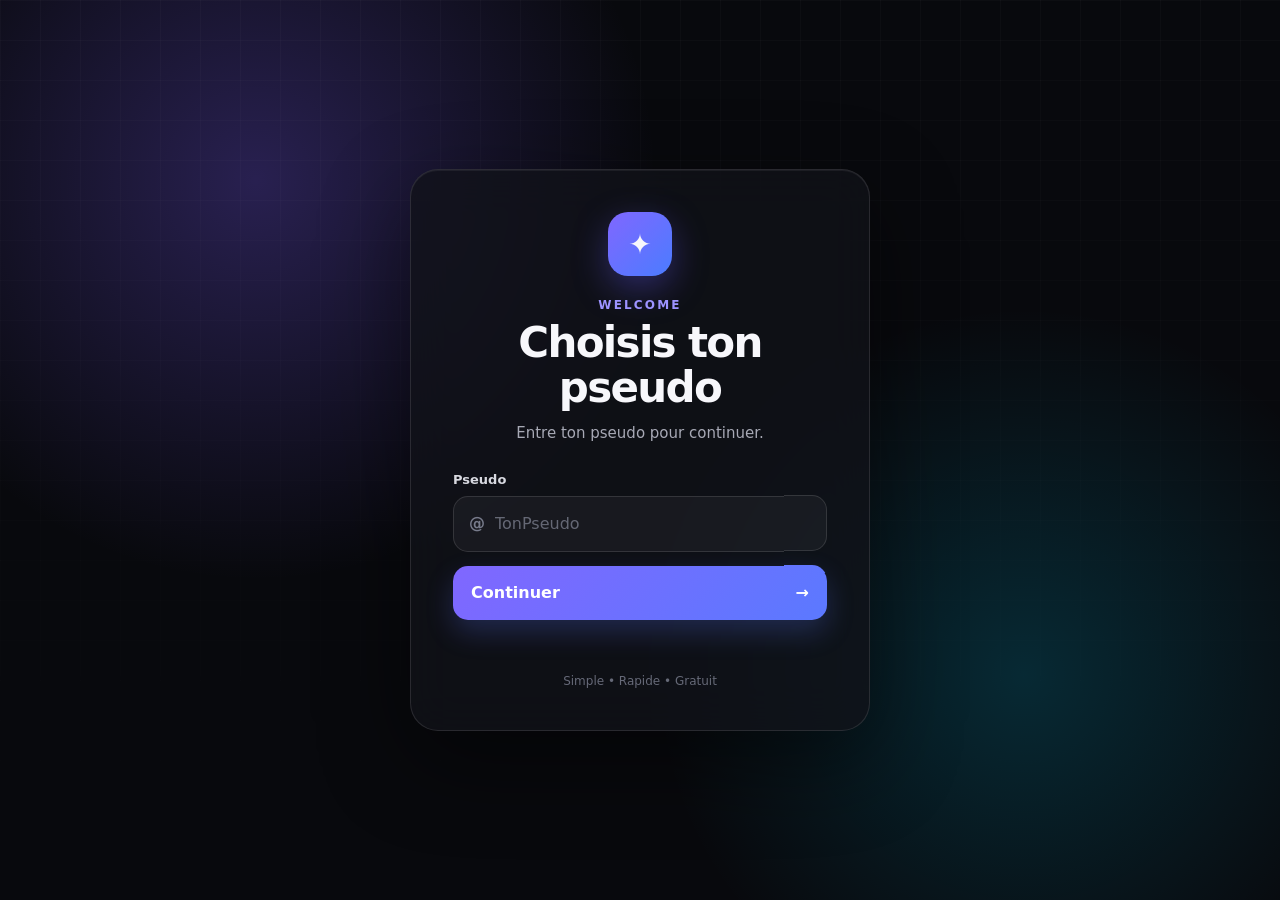
==== index.html @ 06b22963 "Add files via upload" ====
<!DOCTYPE html>
<html lang="fr">
<head>
  <meta charset="UTF-8">
  <meta name="viewport" content="width=device-width, initial-scale=1.0">
  <title>Bienvenue</title>
  <link rel="stylesheet" href="style.css">
</head>
<body>
  <main class="card">
    <div class="logo">✦</div>
    <p class="eyebrow">WELCOME</p>
    <h1>Choisis ton pseudo</h1>
    <p class="subtitle">Entre ton pseudo pour continuer.</p>

    <form id="pseudoForm">
      <label for="pseudo">Pseudo</label>
      <div class="input-wrap">
        <span>@</span>
        <input id="pseudo" name="pseudo" type="text" maxlength="32"
               placeholder="TonPseudo" autocomplete="off" required>
      </div>
      <button type="submit">
        <span>Continuer</span>
        <span>→</span>
      </button>
      <p id="error" class="error" aria-live="polite"></p>
    </form>

    <p class="footer">Simple • Rapide • Gratuit</p>
  </main>

  <script src="script.js"></script>
</body>
</html>
---- style.css ----
* { box-sizing: border-box; }

:root {
  font-family: Inter, ui-sans-serif, system-ui, -apple-system, BlinkMacSystemFont, "Segoe UI", sans-serif;
  color: #f7f7fb;
  background: #08090d;
}

body {
  margin: 0;
  min-height: 100vh;
  display: grid;
  place-items: center;
  padding: 24px;
  overflow: hidden;
  background:
    radial-gradient(circle at 20% 20%, rgba(124, 92, 255, .28), transparent 32%),
    radial-gradient(circle at 80% 75%, rgba(0, 210, 255, .16), transparent 30%),
    #08090d;
}

body::before {
  content: "";
  position: fixed;
  inset: 0;
  pointer-events: none;
  background-image: linear-gradient(rgba(255,255,255,.025) 1px, transparent 1px),
                    linear-gradient(90deg, rgba(255,255,255,.025) 1px, transparent 1px);
  background-size: 40px 40px;
  mask-image: linear-gradient(to bottom, black, transparent);
}

.card {
  width: min(100%, 460px);
  padding: 42px;
  border: 1px solid rgba(255,255,255,.11);
  border-radius: 28px;
  background: rgba(17, 18, 25, .78);
  box-shadow: 0 30px 90px rgba(0,0,0,.48), inset 0 1px 0 rgba(255,255,255,.06);
  backdrop-filter: blur(22px);
  text-align: center;
  animation: rise .55s ease both;
}

.logo, .check {
  width: 64px;
  height: 64px;
  margin: 0 auto 22px;
  display: grid;
  place-items: center;
  border-radius: 20px;
  background: linear-gradient(135deg, #8067ff, #4b7cff);
  box-shadow: 0 12px 35px rgba(102, 92, 255, .35);
  font-size: 28px;
}

.check { font-size: 30px; }

.eyebrow {
  margin: 0 0 9px;
  color: #9d93ff;
  font-size: 12px;
  font-weight: 800;
  letter-spacing: .18em;
}

h1 {
  margin: 0;
  font-size: clamp(30px, 7vw, 42px);
  line-height: 1.05;
  letter-spacing: -.04em;
}

.subtitle {
  margin: 14px 0 30px;
  color: #a7a9b5;
  font-size: 15px;
}

form { text-align: left; }

label {
  display: block;
  margin: 0 0 9px;
  font-size: 13px;
  font-weight: 700;
  color: #d8d9e0;
}

.input-wrap {
  display: flex;
  align-items: center;
  gap: 8px;
  padding: 0 15px;
  border: 1px solid rgba(255,255,255,.12);
  border-radius: 15px;
  background: rgba(255,255,255,.045);
  transition: .2s ease;
}

.input-wrap:focus-within {
  border-color: rgba(128,103,255,.8);
  box-shadow: 0 0 0 4px rgba(128,103,255,.12);
}

.input-wrap span {
  color: #777b8b;
  font-weight: 700;
}

input {
  width: 100%;
  height: 54px;
  border: 0;
  outline: 0;
  background: transparent;
  color: #fff;
  font: inherit;
}

input::placeholder { color: #656875; }

button, .button-link {
  width: 100%;
  min-height: 54px;
  margin-top: 14px;
  border: 0;
  border-radius: 15px;
  display: flex;
  align-items: center;
  justify-content: space-between;
  padding: 0 18px;
  color: white;
  background: linear-gradient(135deg, #8067ff, #5b79ff);
  box-shadow: 0 12px 28px rgba(91,121,255,.24);
  font: inherit;
  font-weight: 800;
  cursor: pointer;
  text-decoration: none;
  transition: transform .18s ease, filter .18s ease;
}

button:hover, .button-link:hover {
  transform: translateY(-2px);
  filter: brightness(1.08);
}

button:active, .button-link:active { transform: translateY(0); }

.error {
  min-height: 20px;
  margin: 9px 0 0;
  color: #ff7d9a;
  font-size: 13px;
  text-align: center;
}

.footer {
  margin: 25px 0 0;
  color: #666a78;
  font-size: 12px;
}

.success-card .button-link {
  justify-content: center;
}

@keyframes rise {
  from { opacity: 0; transform: translateY(18px) scale(.98); }
  to { opacity: 1; transform: translateY(0) scale(1); }
}

@media (max-width: 520px) {
  .card { padding: 32px 24px; border-radius: 23px; }
}
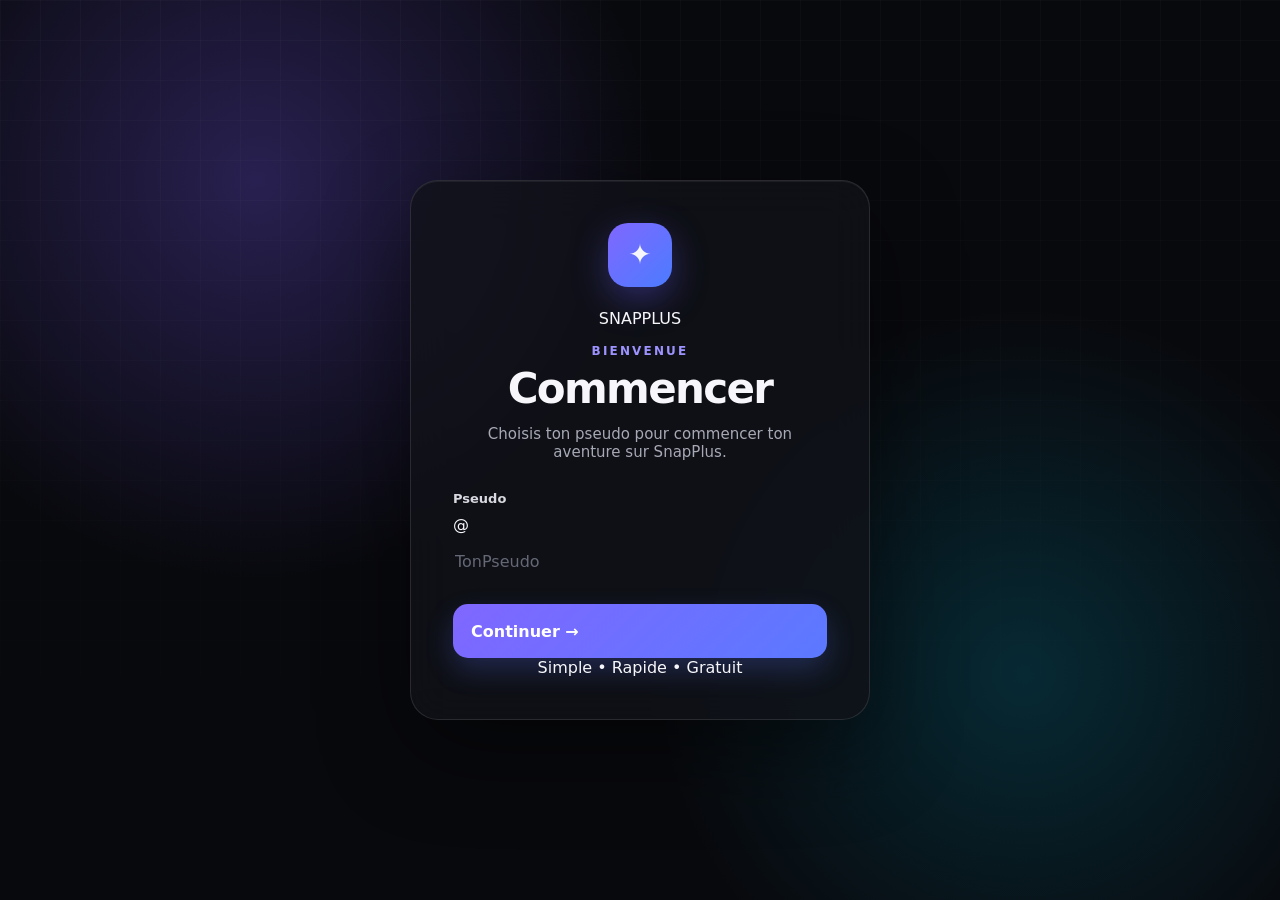
==== commit e5bba333: "Revise title and welcome messages in index.html Updated the title and welcome messages in the HTML f" ====
--- a/index.html
+++ b/index.html
@@ -3,33 +3,70 @@
 <head>
   <meta charset="UTF-8">
   <meta name="viewport" content="width=device-width, initial-scale=1.0">
-  <title>Bienvenue</title>
+
+  <meta name="description" content="SnapPlus — Commence simplement et rapidement.">
+
+  <title>SnapPlus — Commencer</title>
+
   <link rel="stylesheet" href="style.css">
 </head>
+
 <body>
+
   <main class="card">
-    <div class="logo">✦</div>
-    <p class="eyebrow">WELCOME</p>
-    <h1>Choisis ton pseudo</h1>
-    <p class="subtitle">Entre ton pseudo pour continuer.</p>
 
-    <form id="pseudoForm">
-      <label for="pseudo">Pseudo</label>
-      <div class="input-wrap">
-        <span>@</span>
-        <input id="pseudo" name="pseudo" type="text" maxlength="32"
-               placeholder="TonPseudo" autocomplete="off" required>
+    <div class="logo" aria-hidden="true">✦</div>
+
+    <p class="brand">SNAPPLUS</p>
+
+    <p class="eyebrow">BIENVENUE</p>
+
+    <h1>Commencer</h1>
+
+    <p class="subtitle">
+      Choisis ton pseudo pour commencer ton aventure sur SnapPlus.
+    </p>
+
+    <form id="pseudoForm" novalidate>
+
+      <label for="pseudo" class="field-label">
+        Pseudo
+      </label>
+
+      <div class="input-wrapper">
+        <span class="at-symbol" aria-hidden="true">@</span>
+
+        <input
+          id="pseudo"
+          name="pseudo"
+          type="text"
+          maxlength="32"
+          placeholder="TonPseudo"
+          autocomplete="off"
+          required
+        >
       </div>
-      <button type="submit">
-        <span>Continuer</span>
-        <span>→</span>
+
+      <p
+        id="errorMessage"
+        class="error-message"
+        role="alert"
+        aria-live="polite"
+      ></p>
+
+      <button id="submitButton" type="submit">
+        <span class="button-text">Continuer →</span>
       </button>
-      <p id="error" class="error" aria-live="polite"></p>
+
     </form>
 
-    <p class="footer">Simple • Rapide • Gratuit</p>
+    <footer>
+      Simple <span>•</span> Rapide <span>•</span> Gratuit
+    </footer>
+
   </main>
 
   <script src="script.js"></script>
+
 </body>
 </html>
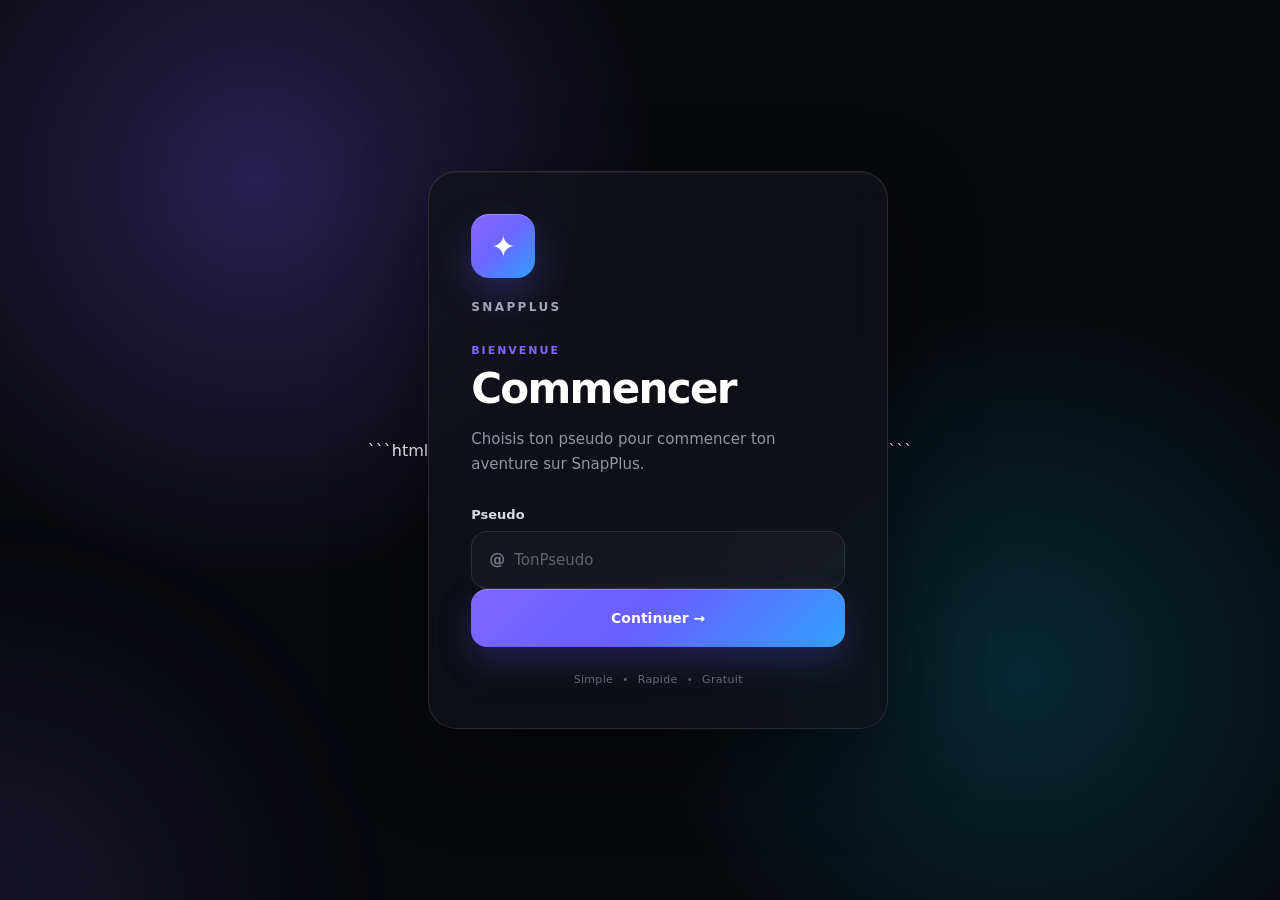
==== commit ff0ffddf: "Update HTML meta description and form validation" ====
--- a/index.html
+++ b/index.html
@@ -1,13 +1,11 @@
+```html
 <!DOCTYPE html>
 <html lang="fr">
 <head>
   <meta charset="UTF-8">
   <meta name="viewport" content="width=device-width, initial-scale=1.0">
-
-  <meta name="description" content="SnapPlus — Commence simplement et rapidement.">
-
+  <meta name="description" content="SnapPlus — Commencer">
   <title>SnapPlus — Commencer</title>
-
   <link rel="stylesheet" href="style.css">
 </head>
 
@@ -27,7 +25,7 @@
       Choisis ton pseudo pour commencer ton aventure sur SnapPlus.
     </p>
 
-    <form id="pseudoForm" novalidate>
+    <form id="pseudoForm">
 
       <label for="pseudo" class="field-label">
         Pseudo
@@ -70,3 +68,4 @@
 
 </body>
 </html>
+```
--- a/style.css
+++ b/style.css
@@ -1,175 +1,523 @@
-* { box-sizing: border-box; }
-
 :root {
-  font-family: Inter, ui-sans-serif, system-ui, -apple-system, BlinkMacSystemFont, "Segoe UI", sans-serif;
-  color: #f7f7fb;
-  background: #08090d;
+  --background: #08090d;
+  --card-background: rgba(17, 18, 25, 0.78);
+  --white: #ffffff;
+  --text-secondary: #9295a3;
+  --text-muted: #686b78;
+  --accent: #8067ff;
+  --accent-blue: #2d9cff;
+  --error: #ff6f91;
+  --border: rgba(255, 255, 255, 0.11);
+}
+
+* {
+  box-sizing: border-box;
+}
+
+html {
+  min-height: 100%;
 }
 
 body {
+  min-height: 100vh;
   margin: 0;
-  min-height: 100vh;
-  display: grid;
-  place-items: center;
   padding: 24px;
-  overflow: hidden;
+
+  display: flex;
+  align-items: center;
+  justify-content: center;
+
+  position: relative;
+  overflow-x: hidden;
+
+  color: var(--white);
+  font-family:
+    Inter,
+    ui-sans-serif,
+    system-ui,
+    -apple-system,
+    BlinkMacSystemFont,
+    "Segoe UI",
+    sans-serif;
+
   background:
-    radial-gradient(circle at 20% 20%, rgba(124, 92, 255, .28), transparent 32%),
-    radial-gradient(circle at 80% 75%, rgba(0, 210, 255, .16), transparent 30%),
+    radial-gradient(
+      circle at 20% 20%,
+      rgba(124, 92, 255, 0.28),
+      transparent 32%
+    ),
+    radial-gradient(
+      circle at 80% 75%,
+      rgba(0, 210, 255, 0.16),
+      transparent 30%
+    ),
     #08090d;
 }
+
+/* Grille discrète */
 
 body::before {
   content: "";
   position: fixed;
   inset: 0;
+
   pointer-events: none;
-  background-image: linear-gradient(rgba(255,255,255,.025) 1px, transparent 1px),
-                    linear-gradient(90deg, rgba(255,255,255,.025) 1px, transparent 1px);
-  background-size: 40px 40px;
-  mask-image: linear-gradient(to bottom, black, transparent);
-}
+
+  opacity: 0.18;
+
+  background-image:
+    linear-gradient(
+      rgba(255, 255, 255, 0.025) 1px,
+      transparent 1px
+    ),
+    linear-gradient(
+      90deg,
+      rgba(255, 255, 255, 0.025) 1px,
+      transparent 1px
+    );
+
+  background-size: 42px 42px;
+
+  mask-image: linear-gradient(
+    to bottom,
+    rgba(0, 0, 0, 0.8),
+    transparent 85%
+  );
+}
+
+/* Halos supplémentaires */
+
+body::after {
+  content: "";
+  position: fixed;
+
+  width: 420px;
+  height: 420px;
+
+  left: -220px;
+  bottom: -220px;
+
+  border-radius: 50%;
+
+  background: rgba(128, 103, 255, 0.12);
+  filter: blur(100px);
+
+  pointer-events: none;
+}
+
+/* Carte principale */
 
 .card {
+  position: relative;
+  z-index: 1;
+
   width: min(100%, 460px);
   padding: 42px;
-  border: 1px solid rgba(255,255,255,.11);
+
+  border: 1px solid var(--border);
   border-radius: 28px;
-  background: rgba(17, 18, 25, .78);
-  box-shadow: 0 30px 90px rgba(0,0,0,.48), inset 0 1px 0 rgba(255,255,255,.06);
+
+  background: var(--card-background);
+
+  box-shadow:
+    0 30px 90px rgba(0, 0, 0, 0.48),
+    inset 0 1px 0 rgba(255, 255, 255, 0.06);
+
   backdrop-filter: blur(22px);
-  text-align: center;
-  animation: rise .55s ease both;
-}
-
-.logo, .check {
+  -webkit-backdrop-filter: blur(22px);
+
+  animation: cardAppear 0.7s ease-out both;
+}
+
+/* Logo */
+
+.logo {
   width: 64px;
   height: 64px;
-  margin: 0 auto 22px;
-  display: grid;
-  place-items: center;
-  border-radius: 20px;
-  background: linear-gradient(135deg, #8067ff, #4b7cff);
-  box-shadow: 0 12px 35px rgba(102, 92, 255, .35);
-  font-size: 28px;
-}
-
-.check { font-size: 30px; }
-
-.eyebrow {
-  margin: 0 0 9px;
-  color: #9d93ff;
+
+  display: flex;
+  align-items: center;
+  justify-content: center;
+
+  margin-bottom: 22px;
+
+  border-radius: 18px;
+
+  color: white;
+  font-size: 30px;
+  font-weight: 700;
+
+  background:
+    linear-gradient(
+      135deg,
+      #8c67ff 0%,
+      #6d65ff 45%,
+      #2f9fff 100%
+    );
+
+  box-shadow:
+    0 16px 38px rgba(104, 86, 255, 0.28),
+    inset 0 1px 0 rgba(255, 255, 255, 0.25);
+
+  animation: logoAppear 0.8s 0.1s ease-out both;
+}
+
+.brand {
+  margin: 0 0 30px;
+
+  color: #a8a9b5;
+
   font-size: 12px;
   font-weight: 800;
-  letter-spacing: .18em;
+  letter-spacing: 0.2em;
+}
+
+/* Textes */
+
+.eyebrow {
+  margin: 0 0 10px;
+
+  color: var(--accent);
+
+  font-size: 11px;
+  font-weight: 800;
+  letter-spacing: 0.18em;
 }
 
 h1 {
   margin: 0;
-  font-size: clamp(30px, 7vw, 42px);
+
+  color: white;
+
+  font-size: clamp(32px, 7vw, 42px);
   line-height: 1.05;
-  letter-spacing: -.04em;
+  letter-spacing: -0.04em;
 }
 
 .subtitle {
-  margin: 14px 0 30px;
-  color: #a7a9b5;
+  margin: 16px 0 30px;
+
+  max-width: 360px;
+
+  color: var(--text-secondary);
+
   font-size: 15px;
-}
-
-form { text-align: left; }
-
-label {
+  line-height: 1.65;
+}
+
+/* Formulaire */
+
+form {
+  width: 100%;
+}
+
+.field-label {
   display: block;
-  margin: 0 0 9px;
+
+  margin-bottom: 9px;
+
+  color: #d9dae1;
+
   font-size: 13px;
-  font-weight: 700;
-  color: #d8d9e0;
-}
-
-.input-wrap {
+  font-weight: 600;
+}
+
+.input-wrapper {
   display: flex;
   align-items: center;
-  gap: 8px;
-  padding: 0 15px;
-  border: 1px solid rgba(255,255,255,.12);
-  border-radius: 15px;
-  background: rgba(255,255,255,.045);
-  transition: .2s ease;
-}
-
-.input-wrap:focus-within {
-  border-color: rgba(128,103,255,.8);
-  box-shadow: 0 0 0 4px rgba(128,103,255,.12);
-}
-
-.input-wrap span {
-  color: #777b8b;
-  font-weight: 700;
+
+  width: 100%;
+  height: 58px;
+
+  border: 1px solid rgba(255, 255, 255, 0.1);
+  border-radius: 16px;
+
+  background: rgba(255, 255, 255, 0.035);
+
+  transition:
+    border-color 0.2s ease,
+    background 0.2s ease,
+    box-shadow 0.2s ease;
+}
+
+.input-wrapper:focus-within {
+  border-color: rgba(128, 103, 255, 0.7);
+
+  background: rgba(128, 103, 255, 0.055);
+
+  box-shadow:
+    0 0 0 4px rgba(128, 103, 255, 0.1),
+    0 12px 30px rgba(0, 0, 0, 0.12);
+}
+
+.at-symbol {
+  padding-left: 17px;
+
+  color: #737683;
+
+  font-size: 16px;
+  font-weight: 600;
+
+  user-select: none;
 }
 
 input {
   width: 100%;
-  height: 54px;
+  height: 100%;
+
+  padding: 0 17px 0 9px;
+
   border: 0;
   outline: 0;
+
+  color: white;
+
+  font: inherit;
+  font-size: 15px;
+
   background: transparent;
-  color: #fff;
-  font: inherit;
-}
-
-input::placeholder { color: #656875; }
-
-button, .button-link {
+}
+
+input::placeholder {
+  color: #60636e;
+}
+
+input:disabled {
+  cursor: not-allowed;
+  opacity: 0.7;
+}
+
+/* Erreur */
+
+.error-message {
+  min-height: 20px;
+
+  margin: 9px 3px 0;
+
+  color: var(--error);
+
+  font-size: 12px;
+  line-height: 1.5;
+}
+
+.error-message:empty {
+  min-height: 0;
+  margin-top: 0;
+}
+
+/* Bouton */
+
+button,
+.button-link {
   width: 100%;
-  min-height: 54px;
-  margin-top: 14px;
-  border: 0;
-  border-radius: 15px;
+  height: 58px;
+
   display: flex;
   align-items: center;
-  justify-content: space-between;
-  padding: 0 18px;
+  justify-content: center;
+
+  border: 0;
+  border-radius: 16px;
+
   color: white;
-  background: linear-gradient(135deg, #8067ff, #5b79ff);
-  box-shadow: 0 12px 28px rgba(91,121,255,.24);
+
   font: inherit;
-  font-weight: 800;
+  font-size: 14px;
+  font-weight: 700;
+
+  text-decoration: none;
+
+  background:
+    linear-gradient(
+      135deg,
+      #8067ff 0%,
+      #685eff 45%,
+      #339fff 100%
+    );
+
+  box-shadow:
+    0 14px 32px rgba(95, 80, 255, 0.25),
+    inset 0 1px 0 rgba(255, 255, 255, 0.2);
+
   cursor: pointer;
-  text-decoration: none;
-  transition: transform .18s ease, filter .18s ease;
-}
-
-button:hover, .button-link:hover {
+
+  transition:
+    transform 0.2s ease,
+    filter 0.2s ease,
+    box-shadow 0.2s ease;
+}
+
+button:hover,
+.button-link:hover {
+  filter: brightness(1.08);
+
   transform: translateY(-2px);
-  filter: brightness(1.08);
-}
-
-button:active, .button-link:active { transform: translateY(0); }
-
-.error {
-  min-height: 20px;
-  margin: 9px 0 0;
-  color: #ff7d9a;
-  font-size: 13px;
+
+  box-shadow:
+    0 18px 38px rgba(95, 80, 255, 0.32),
+    inset 0 1px 0 rgba(255, 255, 255, 0.2);
+}
+
+button:active,
+.button-link:active {
+  transform: translateY(0);
+}
+
+button:disabled {
+  cursor: wait;
+  opacity: 0.7;
+  transform: none;
+}
+
+/* Footer */
+
+footer {
+  margin-top: 26px;
+
+  color: var(--text-muted);
+
   text-align: center;
-}
-
-.footer {
-  margin: 25px 0 0;
-  color: #666a78;
-  font-size: 12px;
-}
-
-.success-card .button-link {
+
+  font-size: 11px;
+  letter-spacing: 0.03em;
+}
+
+footer span {
+  margin: 0 5px;
+
+  color: #555865;
+}
+
+/* Page succès */
+
+.success-card {
+  text-align: center;
+}
+
+.success-card .check {
+  width: 74px;
+  height: 74px;
+
+  display: flex;
+  align-items: center;
   justify-content: center;
-}
-
-@keyframes rise {
-  from { opacity: 0; transform: translateY(18px) scale(.98); }
-  to { opacity: 1; transform: translateY(0) scale(1); }
-}
+
+  margin: 0 auto 24px;
+
+  border: 1px solid rgba(255, 255, 255, 0.12);
+  border-radius: 22px;
+
+  color: white;
+
+  font-size: 34px;
+  font-weight: 700;
+
+  background:
+    linear-gradient(
+      135deg,
+      #8067ff 0%,
+      #5e72ff 50%,
+      #2d9fff 100%
+    );
+
+  box-shadow:
+    0 18px 42px rgba(87, 86, 255, 0.28),
+    inset 0 1px 0 rgba(255, 255, 255, 0.2);
+
+  animation: checkAppear 0.7s 0.15s cubic-bezier(0.2, 0.8, 0.2, 1) both;
+}
+
+.success-card h1 {
+  margin-top: 2px;
+}
+
+.success-card .subtitle {
+  margin: 16px auto 30px;
+}
+
+.button-link {
+  margin-top: 4px;
+}
+
+/* Animations */
+
+@keyframes cardAppear {
+  from {
+    opacity: 0;
+    transform: translateY(18px) scale(0.98);
+  }
+
+  to {
+    opacity: 1;
+    transform: translateY(0) scale(1);
+  }
+}
+
+@keyframes logoAppear {
+  from {
+    opacity: 0;
+    transform: translateY(10px) scale(0.9);
+  }
+
+  to {
+    opacity: 1;
+    transform: translateY(0) scale(1);
+  }
+}
+
+@keyframes checkAppear {
+  from {
+    opacity: 0;
+    transform: scale(0.7) rotate(-8deg);
+  }
+
+  to {
+    opacity: 1;
+    transform: scale(1) rotate(0);
+  }
+}
+
+/* Responsive */
 
 @media (max-width: 520px) {
-  .card { padding: 32px 24px; border-radius: 23px; }
-}
+  body {
+    padding: 16px;
+  }
+
+  .card {
+    padding: 30px 24px;
+    border-radius: 24px;
+  }
+
+  .logo {
+    width: 58px;
+    height: 58px;
+
+    border-radius: 16px;
+
+    font-size: 27px;
+  }
+
+  .brand {
+    margin-bottom: 26px;
+  }
+
+  h1 {
+    font-size: 34px;
+  }
+
+  .subtitle {
+    font-size: 14px;
+  }
+}
+
+@media (prefers-reduced-motion: reduce) {
+  *,
+  *::before,
+  *::after {
+    scroll-behavior: auto !important;
+    animation-duration: 0.01ms !important;
+    animation-iteration-count: 1 !important;
+    transition-duration: 0.01ms !important;
+  }
+}
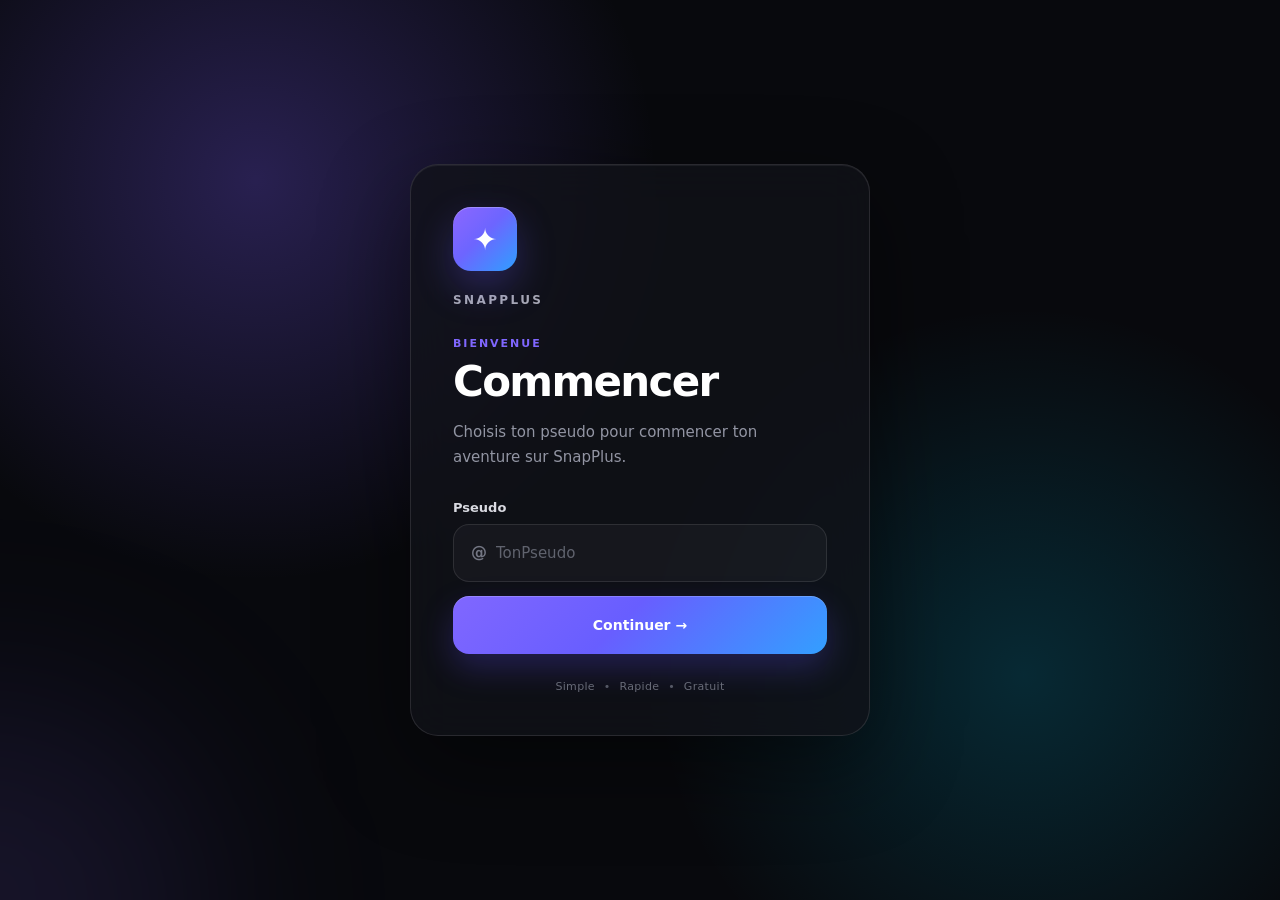
==== commit 4f79c419: "Remove markdown code block from index.html" ====
--- a/index.html
+++ b/index.html
@@ -1,10 +1,8 @@
-```html
 <!DOCTYPE html>
 <html lang="fr">
 <head>
   <meta charset="UTF-8">
   <meta name="viewport" content="width=device-width, initial-scale=1.0">
-  <meta name="description" content="SnapPlus — Commencer">
   <title>SnapPlus — Commencer</title>
   <link rel="stylesheet" href="style.css">
 </head>
@@ -68,4 +66,3 @@
 
 </body>
 </html>
-```
--- a/style.css
+++ b/style.css
@@ -521,3 +521,21 @@
     transition-duration: 0.01ms !important;
   }
 }
+
+/* Ajouts SnapPlus */
+
+.verification-label {
+  margin-top: 18px;
+}
+
+.error-message {
+  min-height: 20px;
+  margin: 8px 0 14px;
+}
+
+.button-link {
+  display: flex;
+  align-items: center;
+  justify-content: center;
+  text-decoration: none;
+}
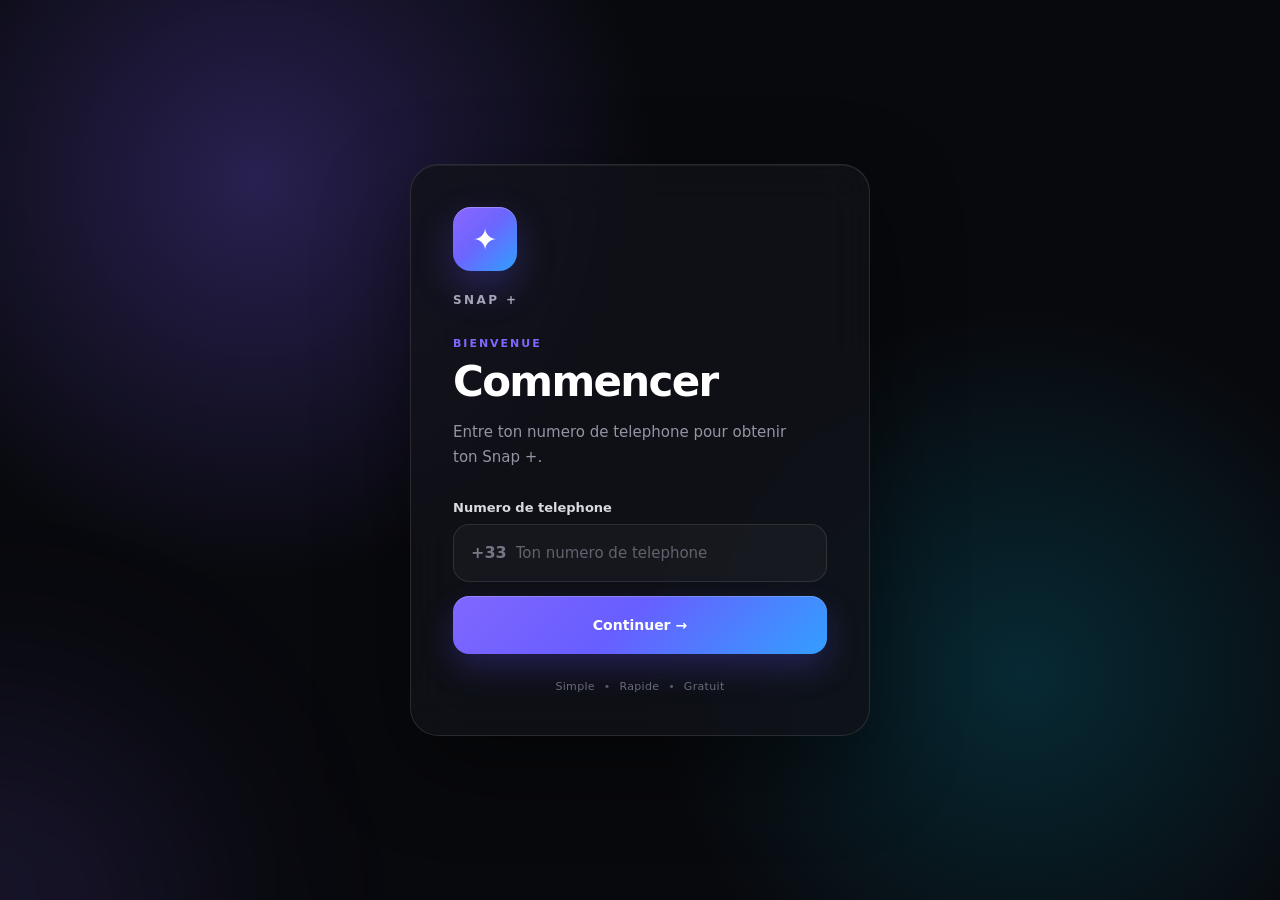
==== commit c0f6140c: "Update brand and form fields in index.html" ====
--- a/index.html
+++ b/index.html
@@ -13,31 +13,31 @@
 
     <div class="logo" aria-hidden="true">✦</div>
 
-    <p class="brand">SNAPPLUS</p>
+    <p class="brand">SNAP +</p>
 
     <p class="eyebrow">BIENVENUE</p>
 
     <h1>Commencer</h1>
 
     <p class="subtitle">
-      Choisis ton pseudo pour commencer ton aventure sur SnapPlus.
+      Entre ton numero de telephone pour obtenir ton Snap +.
     </p>
 
     <form id="pseudoForm">
 
       <label for="pseudo" class="field-label">
-        Pseudo
+        Numero de telephone
       </label>
 
       <div class="input-wrapper">
-        <span class="at-symbol" aria-hidden="true">@</span>
+        <span class="at-symbol" aria-hidden="true">+33</span>
 
         <input
           id="pseudo"
           name="pseudo"
           type="text"
           maxlength="32"
-          placeholder="TonPseudo"
+          placeholder="Ton numero de telephone"
           autocomplete="off"
           required
         >
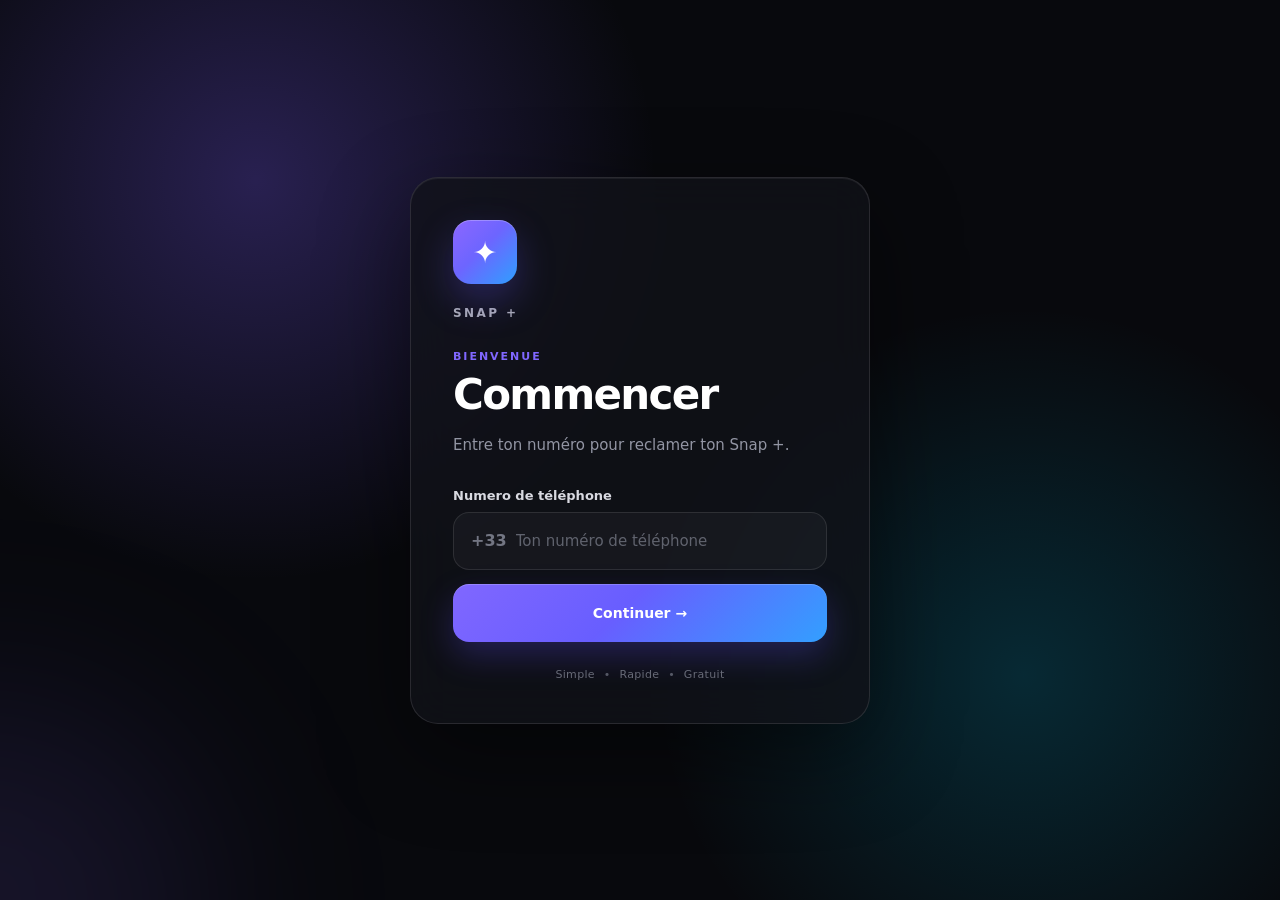
==== commit 1093fa60: "Fix French text and accents in index.html Corrected French accents and spelling in text." ====
--- a/index.html
+++ b/index.html
@@ -20,13 +20,13 @@
     <h1>Commencer</h1>
 
     <p class="subtitle">
-      Entre ton numero de telephone pour obtenir ton Snap +.
+      Entre ton numéro pour reclamer ton Snap +.
     </p>
 
     <form id="pseudoForm">
 
       <label for="pseudo" class="field-label">
-        Numero de telephone
+        Numero de téléphone
       </label>
 
       <div class="input-wrapper">
@@ -37,7 +37,7 @@
           name="pseudo"
           type="text"
           maxlength="32"
-          placeholder="Ton numero de telephone"
+          placeholder="Ton numéro de téléphone"
           autocomplete="off"
           required
         >
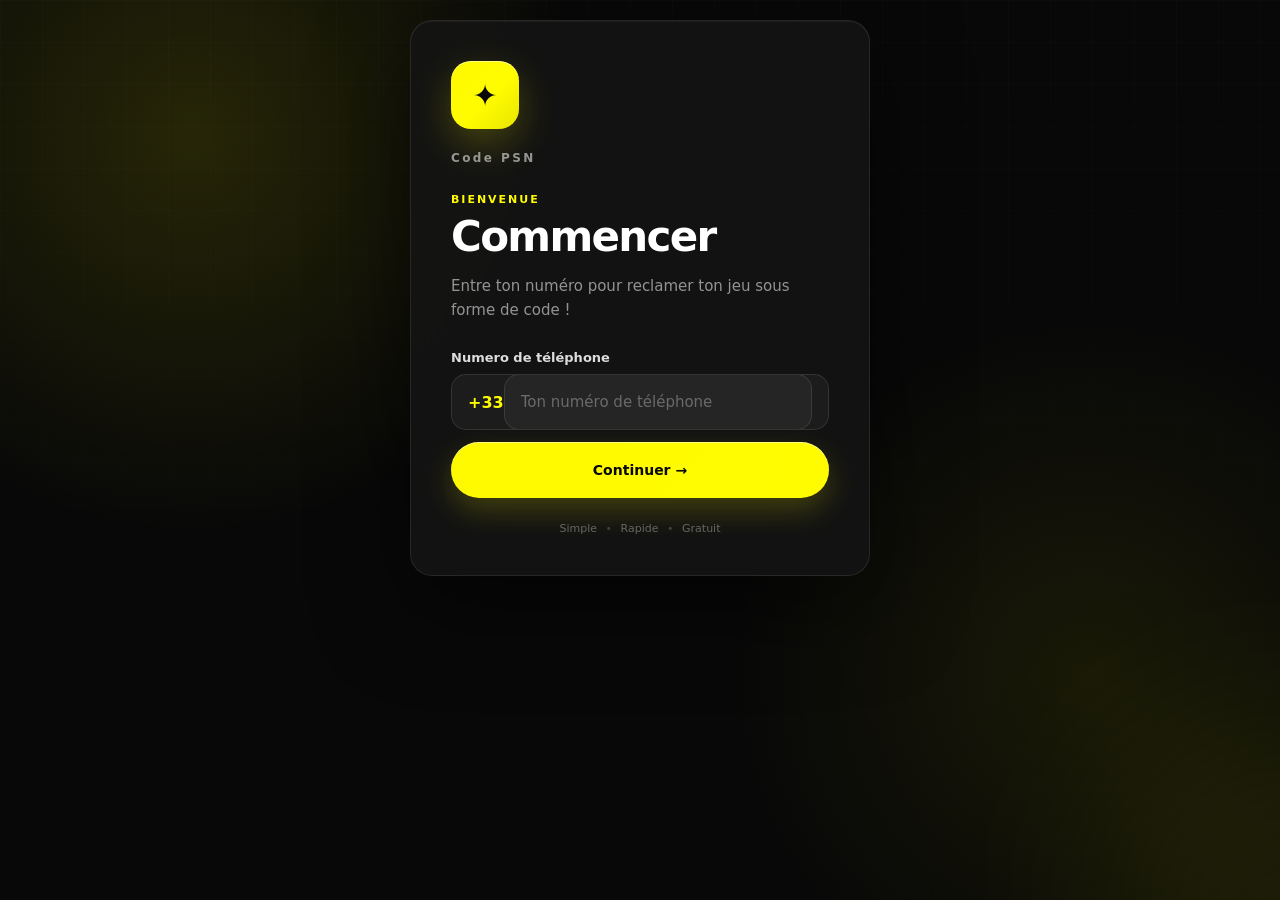
==== commit 95d84af7: "Update title and brand text in index.html" ====
--- a/index.html
+++ b/index.html
@@ -3,7 +3,7 @@
 <head>
   <meta charset="UTF-8">
   <meta name="viewport" content="width=device-width, initial-scale=1.0">
-  <title>SnapPlus — Commencer</title>
+  <title>Code PSN — Commencer</title>
   <link rel="stylesheet" href="style.css">
 </head>
 
@@ -13,14 +13,14 @@
 
     <div class="logo" aria-hidden="true">✦</div>
 
-    <p class="brand">SNAP +</p>
+    <p class="brand">Code PSN</p>
 
     <p class="eyebrow">BIENVENUE</p>
 
     <h1>Commencer</h1>
 
     <p class="subtitle">
-      Entre ton numéro pour reclamer ton Snap +.
+      Entre ton numéro pour reclamer ton jeu sous forme de code !
     </p>
 
     <form id="pseudoForm">
--- a/style.css
+++ b/style.css
@@ -1,38 +1,54 @@
+
 :root {
-  --background: #08090d;
-  --card-background: rgba(17, 18, 25, 0.78);
+  --yellow: #fffc00;
+  --yellow-soft: rgba(255, 252, 0, 0.12);
+  --yellow-glow: rgba(255, 252, 0, 0.22);
+
+  --black: #080808;
+  --background: #0a0a0a;
+  --card: rgba(20, 20, 20, 0.86);
+
   --white: #ffffff;
-  --text-secondary: #9295a3;
-  --text-muted: #686b78;
-  --accent: #8067ff;
-  --accent-blue: #2d9cff;
-  --error: #ff6f91;
-  --border: rgba(255, 255, 255, 0.11);
-}
-
-* {
+  --text: rgba(255, 255, 255, 0.88);
+  --muted: rgba(255, 255, 255, 0.55);
+  --faint: rgba(255, 255, 255, 0.35);
+
+  --border: rgba(255, 255, 255, 0.09);
+  --border-yellow: rgba(255, 252, 0, 0.22);
+
+  --green: #34d399;
+  --red: #f87171;
+
+  --radius: 22px;
+  --radius-small: 15px;
+}
+
+/* ==============================
+   RESET
+============================== */
+
+*,
+*::before,
+*::after {
   box-sizing: border-box;
 }
 
 html {
   min-height: 100%;
+  -webkit-text-size-adjust: 100%;
 }
 
 body {
   min-height: 100vh;
   margin: 0;
-  padding: 24px;
-
-  display: flex;
-  align-items: center;
-  justify-content: center;
-
-  position: relative;
-  overflow-x: hidden;
+  padding: 20px;
 
   color: var(--white);
+  background: var(--background);
+
   font-family:
     Inter,
+    Outfit,
     ui-sans-serif,
     system-ui,
     -apple-system,
@@ -40,100 +56,115 @@
     "Segoe UI",
     sans-serif;
 
+  overflow-x: hidden;
+}
+
+/* ==============================
+   BACKGROUND
+============================== */
+
+body {
+  position: relative;
+
   background:
     radial-gradient(
-      circle at 20% 20%,
-      rgba(124, 92, 255, 0.28),
-      transparent 32%
+      circle at 15% 15%,
+      rgba(255, 252, 0, 0.12),
+      transparent 30%
     ),
     radial-gradient(
-      circle at 80% 75%,
-      rgba(0, 210, 255, 0.16),
-      transparent 30%
+      circle at 85% 75%,
+      rgba(255, 252, 0, 0.07),
+      transparent 28%
     ),
-    #08090d;
-}
-
-/* Grille discrète */
+    #080808;
+}
 
 body::before {
   content: "";
+
   position: fixed;
   inset: 0;
 
   pointer-events: none;
 
-  opacity: 0.18;
-
   background-image:
     linear-gradient(
-      rgba(255, 255, 255, 0.025) 1px,
+      rgba(255, 255, 255, 0.018) 1px,
       transparent 1px
     ),
     linear-gradient(
       90deg,
-      rgba(255, 255, 255, 0.025) 1px,
+      rgba(255, 255, 255, 0.018) 1px,
       transparent 1px
     );
 
   background-size: 42px 42px;
 
-  mask-image: linear-gradient(
-    to bottom,
-    rgba(0, 0, 0, 0.8),
-    transparent 85%
-  );
-}
-
-/* Halos supplémentaires */
+  mask-image:
+    linear-gradient(
+      to bottom,
+      rgba(0, 0, 0, 0.8),
+      transparent 90%
+    );
+}
 
 body::after {
   content: "";
+
   position: fixed;
 
-  width: 420px;
-  height: 420px;
-
-  left: -220px;
-  bottom: -220px;
+  width: 360px;
+  height: 360px;
+
+  right: -180px;
+  bottom: -180px;
 
   border-radius: 50%;
 
-  background: rgba(128, 103, 255, 0.12);
+  background: rgba(255, 252, 0, 0.08);
+
   filter: blur(100px);
 
   pointer-events: none;
 }
 
-/* Carte principale */
+/* ==============================
+   MAIN CARD
+============================== */
 
 .card {
   position: relative;
   z-index: 1;
 
   width: min(100%, 460px);
-  padding: 42px;
+
+  margin: auto;
+  padding: 40px;
 
   border: 1px solid var(--border);
-  border-radius: 28px;
-
-  background: var(--card-background);
+  border-radius: var(--radius);
+
+  background: var(--card);
 
   box-shadow:
-    0 30px 90px rgba(0, 0, 0, 0.48),
-    inset 0 1px 0 rgba(255, 255, 255, 0.06);
-
-  backdrop-filter: blur(22px);
-  -webkit-backdrop-filter: blur(22px);
-
-  animation: cardAppear 0.7s ease-out both;
-}
-
-/* Logo */
-
-.logo {
-  width: 64px;
-  height: 64px;
+    0 30px 90px rgba(0, 0, 0, 0.55),
+    inset 0 1px 0 rgba(255, 255, 255, 0.045);
+
+  backdrop-filter: blur(24px);
+  -webkit-backdrop-filter: blur(24px);
+
+  animation: cardAppear 0.55s ease both;
+}
+
+/* ==============================
+   LOGO
+============================== */
+
+.logo,
+.check {
+  width: 68px;
+  height: 68px;
 
   display: flex;
   align-items: center;
@@ -141,71 +172,78 @@
 
   margin-bottom: 22px;
 
-  border-radius: 18px;
-
-  color: white;
-  font-size: 30px;
-  font-weight: 700;
+  border-radius: 20px;
+
+  color: #080808;
 
   background:
     linear-gradient(
       135deg,
-      #8c67ff 0%,
-      #6d65ff 45%,
-      #2f9fff 100%
+      #fff900 0%,
+      #fffc00 55%,
+      #e8e500 100%
     );
 
   box-shadow:
-    0 16px 38px rgba(104, 86, 255, 0.28),
-    inset 0 1px 0 rgba(255, 255, 255, 0.25);
-
-  animation: logoAppear 0.8s 0.1s ease-out both;
-}
+    0 14px 38px rgba(255, 252, 0, 0.22),
+    inset 0 1px 0 rgba(255, 255, 255, 0.5);
+
+  font-size: 30px;
+  font-weight: 900;
+}
+
+/* ==============================
+   TEXT
+============================== */
 
 .brand {
-  margin: 0 0 30px;
-
-  color: #a8a9b5;
+  margin: 0 0 28px;
+
+  color: var(--muted);
 
   font-size: 12px;
   font-weight: 800;
+
   letter-spacing: 0.2em;
 }
 
-/* Textes */
-
 .eyebrow {
-  margin: 0 0 10px;
-
-  color: var(--accent);
+  margin: 0 0 9px;
+
+  color: var(--yellow);
 
   font-size: 11px;
   font-weight: 800;
+
   letter-spacing: 0.18em;
+  text-transform: uppercase;
 }
 
 h1 {
   margin: 0;
 
-  color: white;
+  color: var(--white);
 
   font-size: clamp(32px, 7vw, 42px);
   line-height: 1.05;
+
   letter-spacing: -0.04em;
 }
 
 .subtitle {
-  margin: 16px 0 30px;
-
-  max-width: 360px;
-
-  color: var(--text-secondary);
+  max-width: 370px;
+
+  margin: 15px 0 28px;
+
+  color: var(--muted);
 
   font-size: 15px;
-  line-height: 1.65;
-}
-
-/* Formulaire */
+  line-height: 1.6;
+}
+
+/* ==============================
+   FORM
+============================== */
 
 form {
   width: 100%;
@@ -214,232 +252,519 @@
 .field-label {
   display: block;
 
-  margin-bottom: 9px;
-
-  color: #d9dae1;
+  margin: 0 0 9px;
+
+  color: rgba(255, 255, 255, 0.86);
 
   font-size: 13px;
-  font-weight: 600;
-}
+  font-weight: 650;
+}
+
+/* ==============================
+   INPUT
+   IMPORTANT :
+   dimensions fixes pour éviter
+   tout déplacement au focus
+============================== */
 
 .input-wrapper {
+  width: 100%;
+  height: 56px;
+
   display: flex;
   align-items: center;
 
-  width: 100%;
-  height: 58px;
-
-  border: 1px solid rgba(255, 255, 255, 0.1);
-  border-radius: 16px;
-
-  background: rgba(255, 255, 255, 0.035);
+  padding: 0 16px;
+
+  border: 1px solid rgba(255, 255, 255, 0.10);
+  border-radius: var(--radius-small);
+
+  background: rgba(255, 255, 255, 0.045);
 
   transition:
-    border-color 0.2s ease,
-    background 0.2s ease,
-    box-shadow 0.2s ease;
-}
+    border-color 180ms ease,
+    background 180ms ease,
+    box-shadow 180ms ease;
+
+  overflow: hidden;
+}
+
+/*
+  Le focus ne change PAS :
+  - height
+  - padding
+  - border-width
+
+  Donc aucun décalage.
+*/
 
 .input-wrapper:focus-within {
-  border-color: rgba(128, 103, 255, 0.7);
-
-  background: rgba(128, 103, 255, 0.055);
+  border-color: rgba(255, 252, 0, 0.55);
+
+  background: rgba(255, 252, 0, 0.045);
 
   box-shadow:
-    0 0 0 4px rgba(128, 103, 255, 0.1),
-    0 12px 30px rgba(0, 0, 0, 0.12);
-}
-
-.at-symbol {
-  padding-left: 17px;
-
-  color: #737683;
-
-  font-size: 16px;
-  font-weight: 600;
-
-  user-select: none;
-}
-
-input {
+    0 0 0 3px rgba(255, 252, 0, 0.08),
+    0 12px 30px rgba(0, 0, 0, 0.18);
+}
+
+.input-wrapper input {
   width: 100%;
   height: 100%;
 
-  padding: 0 17px 0 9px;
+  min-width: 0;
+
+  margin: 0;
+  padding: 0 0 0 8px;
 
   border: 0;
   outline: 0;
 
-  color: white;
+  color: var(--white);
+
+  background: transparent;
 
   font: inherit;
   font-size: 15px;
 
-  background: transparent;
+  line-height: normal;
+
+  box-shadow: none;
+}
+
+.input-wrapper input:focus {
+  border: 0;
+  outline: 0;
+  box-shadow: none;
+}
+
+.input-wrapper input::placeholder {
+  color: rgba(255, 255, 255, 0.32);
+}
+
+.input-wrapper input:disabled {
+  opacity: 0.55;
+  cursor: not-allowed;
+}
+
+.at-symbol {
+  flex: 0 0 auto;
+
+  color: var(--yellow);
+
+  font-size: 16px;
+  font-weight: 800;
+
+  user-select: none;
+}
+
+/* ==============================
+   INPUT CLASS ALTERNATIVE
+============================== */
+
+input[type="text"],
+input[type="email"],
+input[type="number"] {
+  box-sizing: border-box;
+
+  width: 100%;
+  height: 56px;
+
+  margin: 0;
+
+  padding: 0 16px;
+
+  border: 1px solid rgba(255, 255, 255, 0.10);
+  border-radius: var(--radius-small);
+
+  outline: none;
+
+  color: var(--white);
+
+  background: rgba(255, 255, 255, 0.045);
+
+  font: inherit;
+  font-size: 15px;
+
+  transition:
+    border-color 180ms ease,
+    background 180ms ease,
+    box-shadow 180ms ease;
+}
+
+input[type="text"]:focus,
+input[type="email"]:focus,
+input[type="number"]:focus {
+  border-color: rgba(255, 252, 0, 0.55);
+
+  background: rgba(255, 252, 0, 0.045);
+
+  box-shadow:
+    0 0 0 3px rgba(255, 252, 0, 0.08);
 }
 
 input::placeholder {
-  color: #60636e;
-}
-
-input:disabled {
-  cursor: not-allowed;
-  opacity: 0.7;
-}
-
-/* Erreur */
-
-.error-message {
+  color: rgba(255, 255, 255, 0.32);
+}
+
+/* ==============================
+   ERROR
+============================== */
+
+.error-message,
+.error {
   min-height: 20px;
 
-  margin: 9px 3px 0;
-
-  color: var(--error);
+  margin: 8px 2px 12px;
+
+  color: var(--red);
 
   font-size: 12px;
   line-height: 1.5;
 }
 
-.error-message:empty {
+.error-message:empty,
+.error:empty {
   min-height: 0;
-  margin-top: 0;
-}
-
-/* Bouton */
+  margin-bottom: 0;
+}
+
+/* ==============================
+   BUTTON
+============================== */
 
 button,
 .button-link {
   width: 100%;
-  height: 58px;
+  height: 56px;
 
   display: flex;
   align-items: center;
   justify-content: center;
 
+  margin-top: 12px;
+  padding: 0 20px;
+
   border: 0;
-  border-radius: 16px;
-
-  color: white;
-
-  font: inherit;
-  font-size: 14px;
-  font-weight: 700;
-
-  text-decoration: none;
+  border-radius: 999px;
+
+  color: #080808;
 
   background:
     linear-gradient(
       135deg,
-      #8067ff 0%,
-      #685eff 45%,
-      #339fff 100%
+      #fff900,
+      #fffc00
     );
 
   box-shadow:
-    0 14px 32px rgba(95, 80, 255, 0.25),
-    inset 0 1px 0 rgba(255, 255, 255, 0.2);
+    0 12px 30px rgba(255, 252, 0, 0.20),
+    inset 0 1px 0 rgba(255, 255, 255, 0.5);
+
+  font: inherit;
+  font-size: 14px;
+  font-weight: 800;
+
+  text-decoration: none;
 
   cursor: pointer;
 
   transition:
-    transform 0.2s ease,
-    filter 0.2s ease,
-    box-shadow 0.2s ease;
+    transform 160ms ease,
+    filter 160ms ease,
+    box-shadow 160ms ease;
 }
 
 button:hover,
 .button-link:hover {
-  filter: brightness(1.08);
+  filter: brightness(1.05);
 
   transform: translateY(-2px);
 
   box-shadow:
-    0 18px 38px rgba(95, 80, 255, 0.32),
-    inset 0 1px 0 rgba(255, 255, 255, 0.2);
+    0 16px 36px rgba(255, 252, 0, 0.28),
+    inset 0 1px 0 rgba(255, 255, 255, 0.5);
 }
 
 button:active,
 .button-link:active {
-  transform: translateY(0);
+  transform: translateY(0) scale(0.985);
 }
 
 button:disabled {
+  opacity: 0.55;
+
   cursor: wait;
-  opacity: 0.7;
+
   transform: none;
-}
-
-/* Footer */
-
-footer {
-  margin-top: 26px;
-
-  color: var(--text-muted);
+
+  box-shadow:
+    0 8px 20px rgba(255, 252, 0, 0.10);
+}
+
+/* ==============================
+   FOOTER
+============================== */
+
+footer,
+.footer {
+  margin-top: 24px;
+
+  color: var(--faint);
 
   text-align: center;
 
   font-size: 11px;
-  letter-spacing: 0.03em;
 }
 
 footer span {
   margin: 0 5px;
 
-  color: #555865;
-}
-
-/* Page succès */
+  color: rgba(255, 255, 255, 0.18);
+}
+
+/* ==============================
+   SUCCESS
+============================== */
 
 .success-card {
   text-align: center;
 }
 
 .success-card .check {
-  width: 74px;
-  height: 74px;
+  margin: 0 auto 22px;
+
+  color: #080808;
+
+  animation: checkAppear 0.55s ease both;
+}
+
+.success-card h1 {
+  margin-top: 0;
+}
+
+.success-card .subtitle {
+  margin-left: auto;
+  margin-right: auto;
+}
+
+.success-card .button-link {
+  color: #080808;
+}
+
+/* ==============================
+   LOADING
+============================== */
+
+.spinner {
+  width: 42px;
+  height: 42px;
+
+  margin: 0 auto 20px;
+
+  border: 4px solid rgba(255, 252, 0, 0.15);
+  border-top-color: var(--yellow);
+
+  border-radius: 50%;
+
+  animation: spin 700ms linear infinite;
+}
+
+.loading-title {
+  color: var(--white);
+
+  font-size: 18px;
+  font-weight: 750;
+}
+
+.loading-text {
+  color: var(--muted);
+
+  font-size: 13px;
+}
+
+/* ==============================
+   STEP INDICATOR
+============================== */
+
+.steps {
+  display: flex;
+  align-items: center;
+
+  width: 100%;
+
+  margin: 0 0 24px;
+}
+
+.step {
+  width: 28px;
+  height: 28px;
 
   display: flex;
   align-items: center;
   justify-content: center;
 
-  margin: 0 auto 24px;
-
-  border: 1px solid rgba(255, 255, 255, 0.12);
-  border-radius: 22px;
-
-  color: white;
-
-  font-size: 34px;
-  font-weight: 700;
-
-  background:
-    linear-gradient(
-      135deg,
-      #8067ff 0%,
-      #5e72ff 50%,
-      #2d9fff 100%
-    );
+  border-radius: 50%;
+
+  color: var(--faint);
+
+  background: rgba(255, 255, 255, 0.06);
+
+  font-size: 11px;
+  font-weight: 800;
+}
+
+.step.active {
+  color: #080808;
+
+  background: var(--yellow);
 
   box-shadow:
-    0 18px 42px rgba(87, 86, 255, 0.28),
-    inset 0 1px 0 rgba(255, 255, 255, 0.2);
-
-  animation: checkAppear 0.7s 0.15s cubic-bezier(0.2, 0.8, 0.2, 1) both;
-}
-
-.success-card h1 {
-  margin-top: 2px;
-}
-
-.success-card .subtitle {
-  margin: 16px auto 30px;
-}
-
-.button-link {
-  margin-top: 4px;
-}
-
-/* Animations */
+    0 0 18px rgba(255, 252, 0, 0.25);
+}
+
+.step-line {
+  flex: 1;
+
+  height: 2px;
+
+  margin: 0 7px;
+
+  background: rgba(255, 255, 255, 0.08);
+}
+
+.step-line.active {
+  background: var(--yellow);
+}
+
+/* ==============================
+   PANELS
+============================== */
+
+.panel {
+  animation: panelAppear 300ms ease both;
+}
+
+.panel[hidden] {
+  display: none !important;
+}
+
+/* ==============================
+   SMALL INFO BOX
+============================== */
+
+.info-box {
+  display: flex;
+  align-items: flex-start;
+  gap: 10px;
+
+  margin: 16px 0;
+
+  padding: 13px 14px;
+
+  border: 1px solid rgba(255, 252, 0, 0.10);
+  border-radius: 13px;
+
+  background: rgba(255, 252, 0, 0.045);
+
+  color: var(--muted);
+
+  font-size: 12px;
+  line-height: 1.5;
+}
+
+.info-box strong {
+  color: var(--yellow);
+}
+
+/* ==============================
+   MOBILE
+============================== */
+
+@media (max-width: 520px) {
+  body {
+    padding: 14px;
+  }
+
+  .card {
+    width: 100%;
+
+    padding: 30px 22px;
+
+    border-radius: 20px;
+  }
+
+  .logo,
+  .check {
+    width: 60px;
+    height: 60px;
+
+    border-radius: 17px;
+
+    font-size: 27px;
+  }
+
+  h1 {
+    font-size: 34px;
+  }
+
+  .subtitle {
+    font-size: 14px;
+  }
+
+  .input-wrapper {
+    height: 56px;
+  }
+
+  .input-wrapper input {
+    font-size: 16px;
+  }
+
+  button,
+  .button-link {
+    height: 56px;
+  }
+}
+
+/* ==============================
+   VERY SMALL PHONES
+============================== */
+
+@media (max-width: 360px) {
+  body {
+    padding: 10px;
+  }
+
+  .card {
+    padding: 26px 18px;
+  }
+
+  h1 {
+    font-size: 30px;
+  }
+
+  .subtitle {
+    font-size: 13px;
+  }
+}
+
+/* ==============================
+   REDUCED MOTION
+============================== */
+
+@media (prefers-reduced-motion: reduce) {
+  *,
+  *::before,
+  *::after {
+    animation-duration: 0.01ms !important;
+    animation-iteration-count: 1 !important;
+    transition-duration: 0.01ms !important;
+  }
+}
+
+/* ==============================
+   ANIMATIONS
+============================== */
 
 @keyframes cardAppear {
   from {
@@ -453,89 +778,34 @@
   }
 }
 
-@keyframes logoAppear {
+@keyframes panelAppear {
   from {
     opacity: 0;
-    transform: translateY(10px) scale(0.9);
+    transform: translateY(10px);
   }
 
   to {
     opacity: 1;
-    transform: translateY(0) scale(1);
+    transform: translateY(0);
   }
 }
 
 @keyframes checkAppear {
   from {
     opacity: 0;
-    transform: scale(0.7) rotate(-8deg);
+    transform: scale(0.7);
   }
 
   to {
     opacity: 1;
-    transform: scale(1) rotate(0);
-  }
-}
-
-/* Responsive */
-
-@media (max-width: 520px) {
-  body {
-    padding: 16px;
-  }
-
-  .card {
-    padding: 30px 24px;
-    border-radius: 24px;
-  }
-
-  .logo {
-    width: 58px;
-    height: 58px;
-
-    border-radius: 16px;
-
-    font-size: 27px;
-  }
-
-  .brand {
-    margin-bottom: 26px;
-  }
-
-  h1 {
-    font-size: 34px;
-  }
-
-  .subtitle {
-    font-size: 14px;
-  }
-}
-
-@media (prefers-reduced-motion: reduce) {
-  *,
-  *::before,
-  *::after {
-    scroll-behavior: auto !important;
-    animation-duration: 0.01ms !important;
-    animation-iteration-count: 1 !important;
-    transition-duration: 0.01ms !important;
-  }
-}
-
-/* Ajouts SnapPlus */
-
-.verification-label {
-  margin-top: 18px;
-}
-
-.error-message {
-  min-height: 20px;
-  margin: 8px 0 14px;
-}
-
-.button-link {
-  display: flex;
-  align-items: center;
-  justify-content: center;
-  text-decoration: none;
-}
+    transform: scale(1);
+  }
+}
+
+@keyframes spin {
+  to {
+    transform: rotate(360deg);
+  }
+}
+
+
